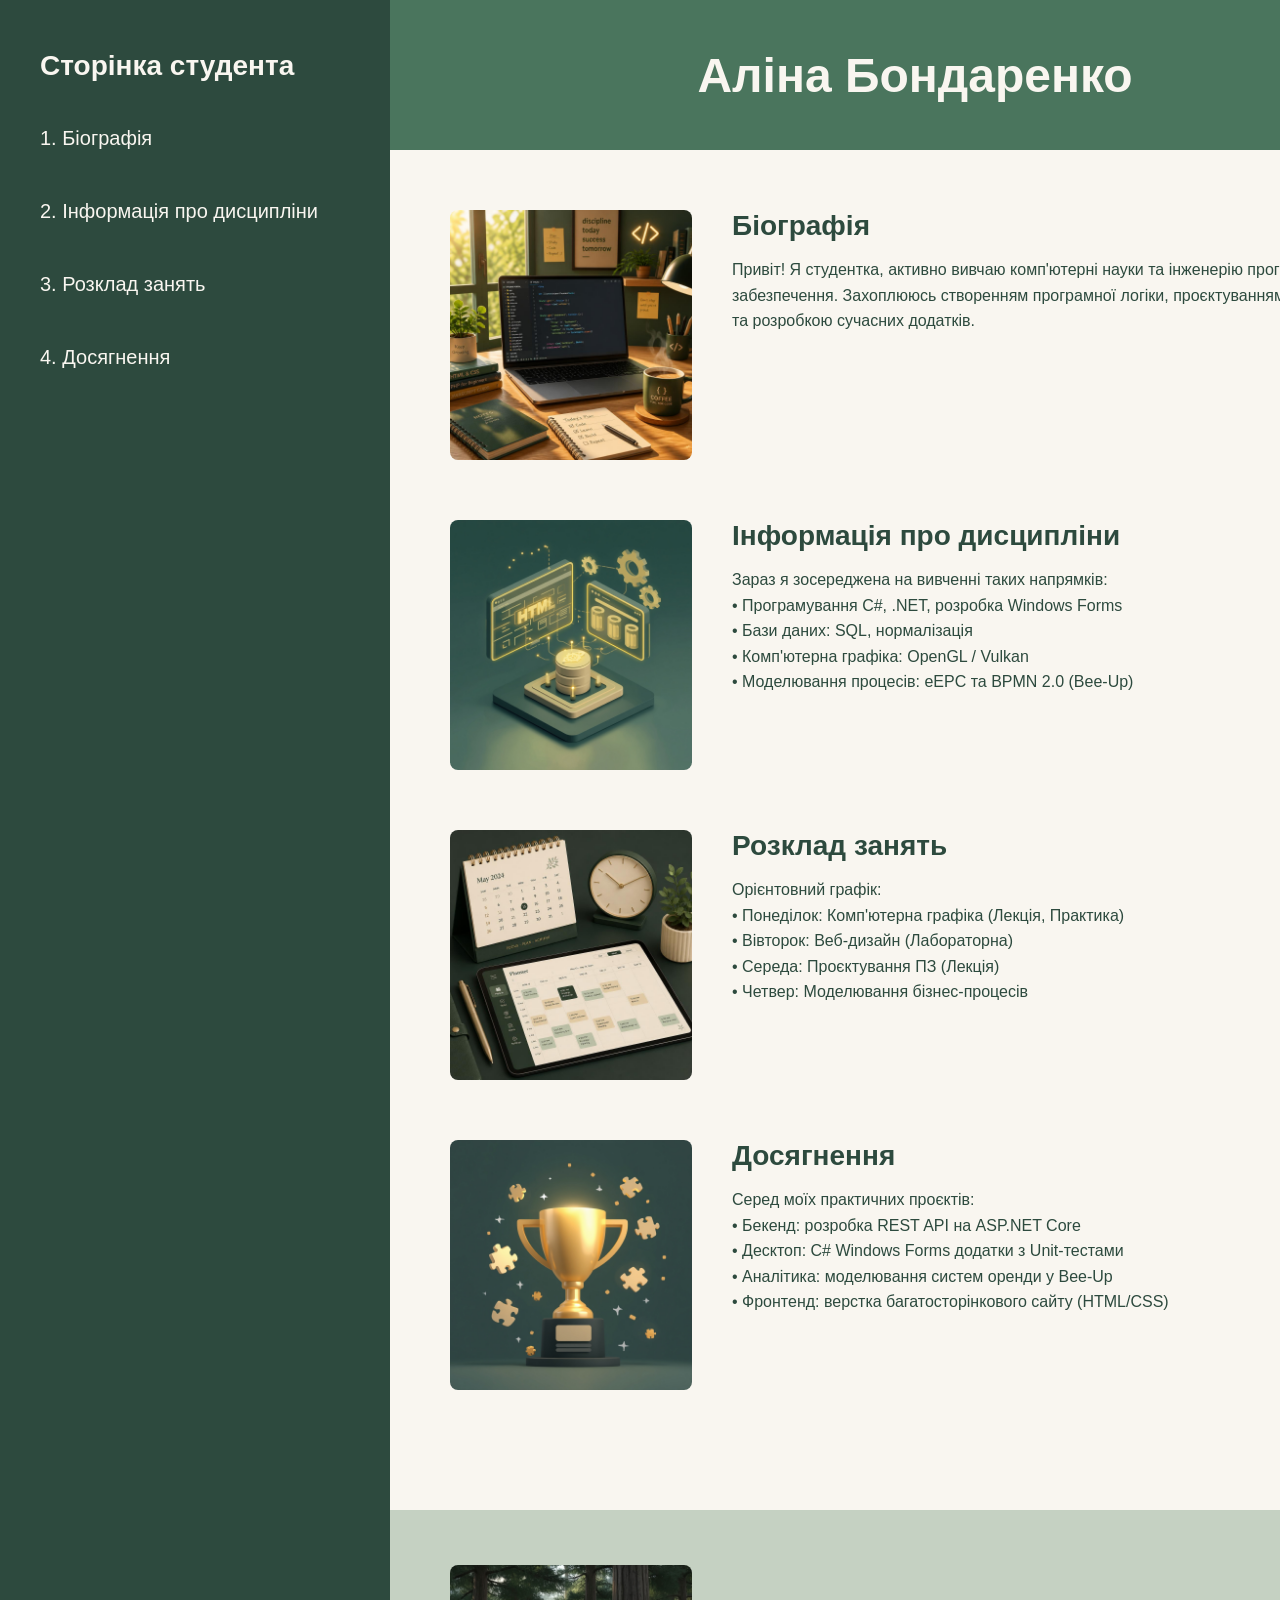
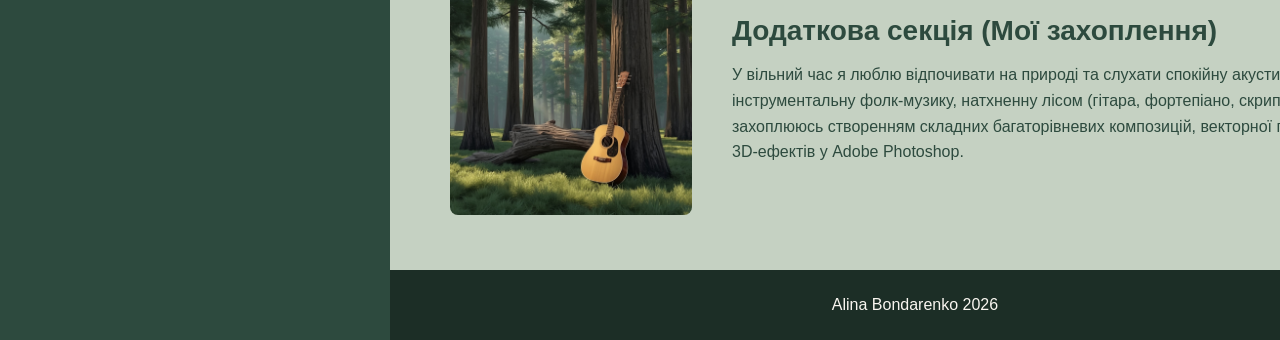
==== lab_3/index.html @ 3f0d1d22 "Added lab 3" ====
<!DOCTYPE html>
<html lang="uk">
<head>
    <meta charset="UTF-8">
    <meta name="viewport" content="width=device-width, initial-scale=1.0">
    <title>Персональна сторінка студента</title>
    
    <link type="text/css" rel="stylesheet" href="css/style.css">
</head>
<body>
    <div class="container">

        
        <div class="sidebar">
            <h2 class="sidebar-title">Сторінка студента</h2>
            <ul class="menu">
                <li><a href="#bio">1. Біографія</a></li>
                <li><a href="#disciplines">2. Інформація про дисципліни</a></li>
                <li><a href="#schedule">3. Розклад занять</a></li>
                <li><a href="#achievements">4. Досягнення</a></li>
            </ul>
        </div>

        <div class="main-wrapper">

            <div class="header">
                <h1>Аліна Бондаренко</h1>
            </div>

            <div class="content">

                <div class="content-box" id="bio">
                    <div class="content-img-card">
                        <img src="img/biography.jpg" alt="Біографія">
                        <div class="hover-text">
                            <h2>Моє робоче місце</h2>
                            <p>Тут я пишу код, п'ю каву та створюю нові проєкти. Натхнення приходить саме тут!</p>
                        </div>
                    </div>
                    <div class="content-text">
                        <h2>Біографія</h2>
                        <p>Привіт! Я студентка, активно вивчаю комп'ютерні науки та інженерію програмного забезпечення. Захоплююсь створенням програмної логіки, проєктуванням баз даних та розробкою сучасних додатків.</p>
                    </div>
                </div>

                <div class="content-box" id="disciplines">
                    <div class="content-img-card">
                        <img src="img/disciplines.jpg" alt="Дисципліни">
                    </div>
                    <div class="content-text">
                        <h2>Інформація про дисципліни</h2>
                        <p>
                            Зараз я зосереджена на вивченні таких напрямків:<br>
                            • Програмування C#, .NET, розробка Windows Forms<br>
                            • Бази даних: SQL, нормалізація<br>
                            • Комп'ютерна графіка: OpenGL / Vulkan<br>
                            • Моделювання процесів: eEPC та BPMN 2.0 (Bee-Up)
                        </p>
                    </div>
                </div>

                <div class="content-box" id="schedule">
                    <div class="content-img-card">
                        <img src="img/schedule.jpg" alt="Розклад">
                    </div>
                    <div class="content-text">
                        <h2>Розклад занять</h2>
                        <p>
                            Орієнтовний графік:<br>
                            • Понеділок: Комп'ютерна графіка (Лекція, Практика)<br>
                            • Вівторок: Веб-дизайн (Лабораторна)<br>
                            • Середа: Проєктування ПЗ (Лекція)<br>
                            • Четвер: Моделювання бізнес-процесів
                        </p>
                    </div>
                </div>

                <div class="content-box" id="achievements">
                    <div class="content-img-card">
                        <img src="img/achievements.jpg" alt="Досягнення">
                    </div>
                    <div class="content-text">
                        <h2>Досягнення</h2>
                        <p>
                            Серед моїх практичних проєктів:<br>
                            • Бекенд: розробка REST API на ASP.NET Core<br>
                            • Десктоп: C# Windows Forms додатки з Unit-тестами<br>
                            • Аналітика: моделювання систем оренди у Bee-Up<br>
                            • Фронтенд: верстка багатосторінкового сайту (HTML/CSS)
                        </p>
                    </div>
                </div>
            </div>

            <div class="extra-section">
                <div class="content-img-card">
                    <img src="img/hobby.jpg" alt="Хобі">
                </div>
                <div class="content-text">
                    <h2>Додаткова секція (Мої захоплення)</h2>
                    <p>У вільний час я люблю відпочивати на природі та слухати спокійну акустичну інструментальну фолк-музику, натхненну лісом (гітара, фортепіано, скрипки). Також я захоплююсь створенням складних багаторівневих композицій, векторної графіки та 3D-ефектів у Adobe Photoshop.</p>
                </div>
            </div>

            <div class="footer">
                <p>Alina Bondarenko 2026</p>
            </div>

        </div>
    </div>
</body>
</html>
---- lab_3/css/style.css ----
@import url("base.css");
@import url("reset.css");

body {
    margin: 0;
    padding: 0;
    background-color: #E5E5E5;
    font-family: var(--font-family-main);
    color: var(--color-text-dark);
}

.container {
    width: 1440px;
    margin: 0 auto;
    min-height: 100vh;
    display: flex;
    background-color: var(--color-bg);
}

.sidebar {
    width: var(--width-sidebar, 390px);
    flex-shrink: 0;
    background-color: var(--color-menu);
    padding-top: 50px;
}

.sidebar-title {
    color: var(--color-text-light);
    font-size: 28px;
    font-weight: bold;
    margin-bottom: 30px;
    padding-left: 40px;
}

.menu li {
    margin-bottom: 20px;
}

.menu a {
    display: block;
    color: var(--color-text-light);
    font-size: 20px;
    padding: 15px 40px;
    transition: 0.3s;
    text-decoration: none;
}

    .menu a:hover {
        text-decoration: underline;
        text-underline-offset: 5px;
    }

.main-wrapper {
    flex-grow: 1;
    display: flex;
    flex-direction: column;
}

.header {
    height: var(--height-header, 150px);
    background-color: var(--color-header);
    display: flex;
    align-items: center;
    justify-content: center;
    color: var(--color-text-light);
}

    .header h1 {
        font-size: 48px;
        font-weight: bold;
    }

.content {
    padding: 60px;
    background-color: var(--color-bg);
    flex-grow: 1;
}

.content-box {
    display: flex;
    margin-bottom: 60px;
    align-items: flex-start;
}

.extra-section {
    background-color: var(--color-extra);
    padding: 55px 60px;
    display: flex;
    align-items: center;
}

.content-text {
    margin-left: 40px;
    flex: 1;
}

    .content-text h2 {
        font-size: 28px;
        font-weight: bold;
        color: var(--color-text-dark);
        margin-bottom: 15px;
    }

    .content-text p {
        font-size: 16px;
        line-height: 1.6;
    }

.content-img-card {
    position: relative;
    width: 242px;
    height: 250px;
    flex-shrink: 0;
    overflow: hidden;
    border-radius: 8px;
}

    .content-img-card img {
        width: 100%;
        height: 100%;
        object-fit: cover;
        display: block;
    }

.hover-text {
    position: absolute;
    top: 0;
    left: 0;
    width: 100%;
    height: 100%;
    background-color: rgba(249, 246, 240, 0.9);
    display: flex;
    flex-direction: column;
    justify-content: center;
    align-items: center;
    text-align: center;
    padding: 15px;
    opacity: 0;
    transition: opacity 0.4s ease-in-out;
}

    .hover-text h3 {
        font-size: 18px;
        font-weight: bold;
        color: var(--color-text-dark);
        margin-bottom: 10px;
    }

    .hover-text p {
        font-size: 14px;
        color: var(--color-text-dark);
        line-height: 1.4;
    }

.content-img-card:hover .hover-text {
    opacity: 1;
}

.footer {
    height: 70px;
    background-color: var(--color-footer);
    color: var(--color-text-light);
    display: flex;
    align-items: center;
    justify-content: center;
}
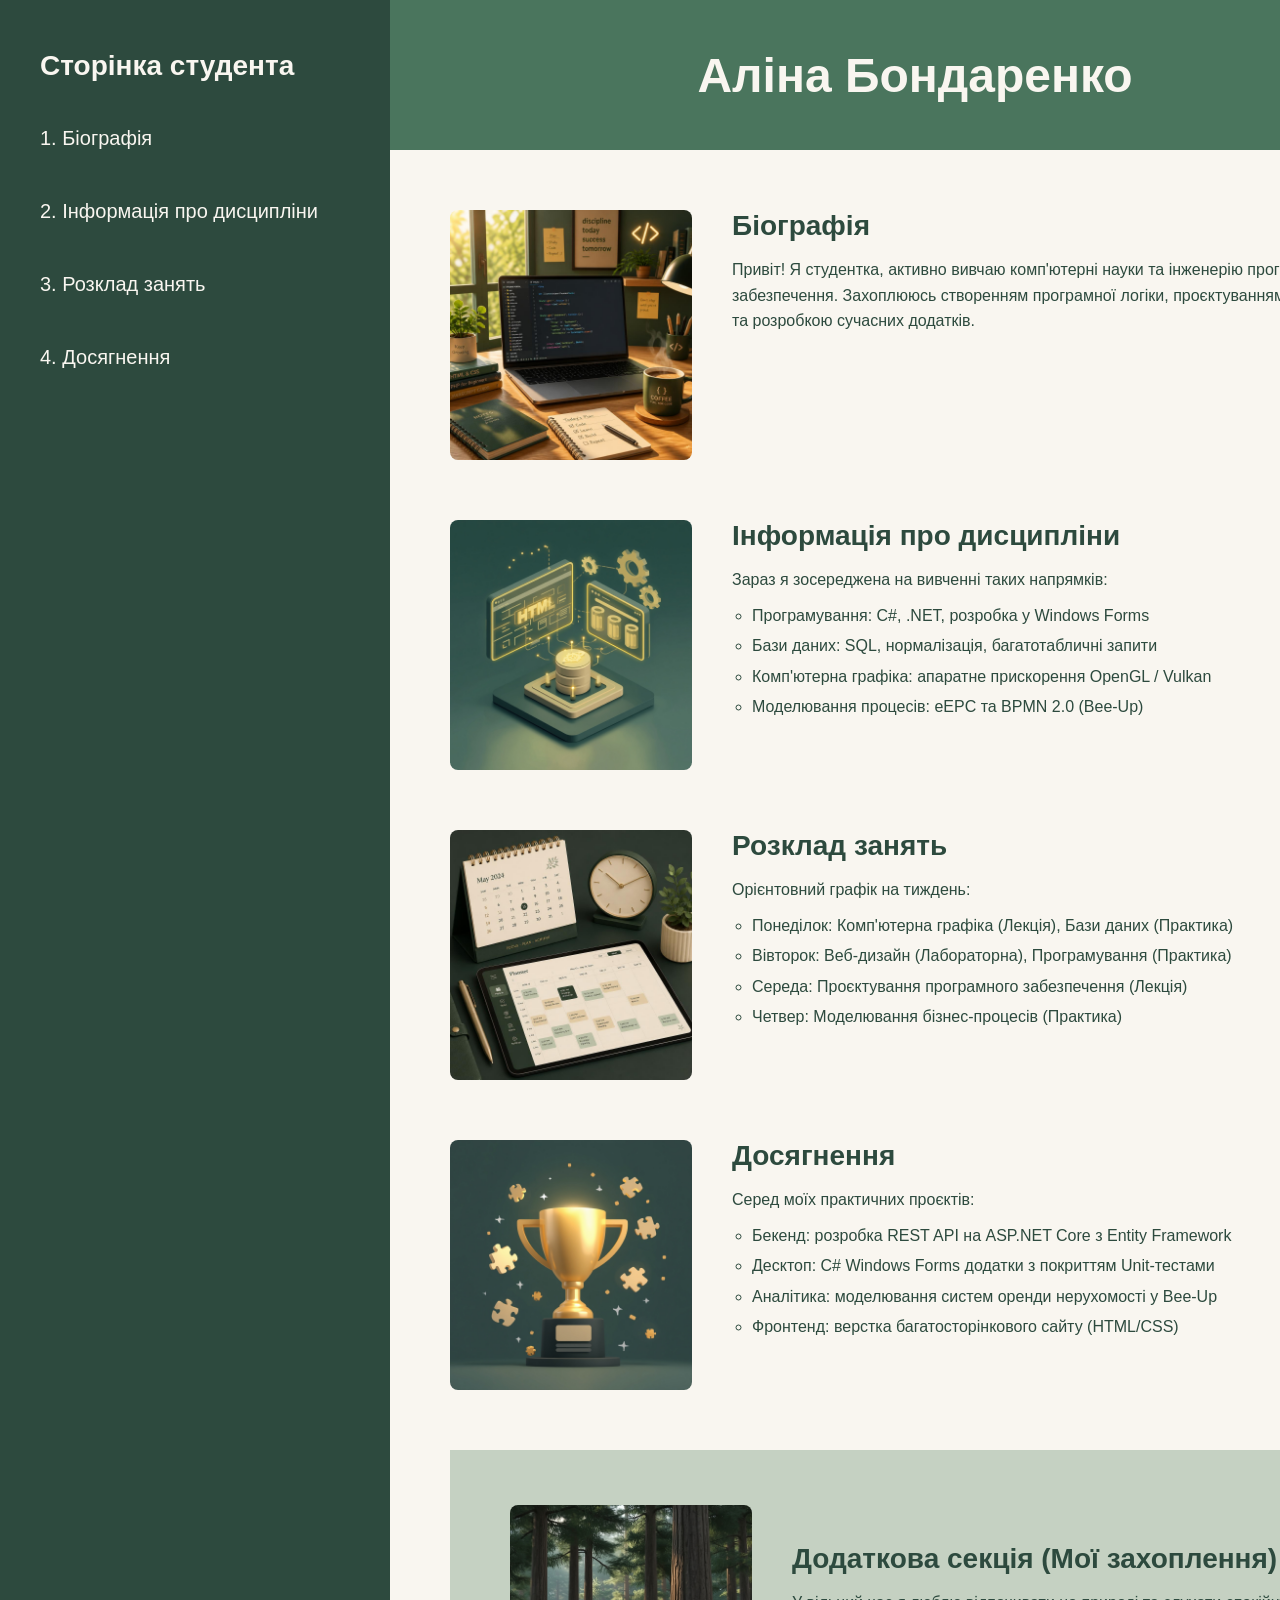
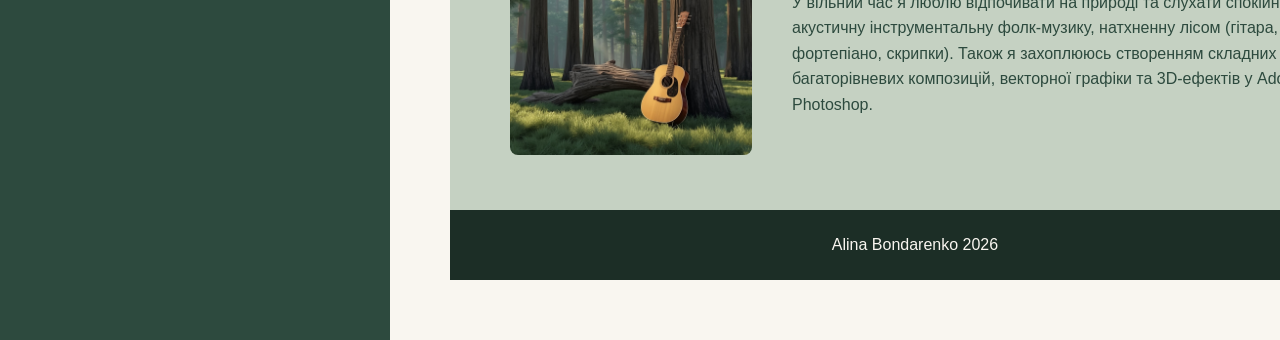
==== commit 8e48fa1b: "Added lab_4" ====
--- a/lab_3/index.html
+++ b/lab_3/index.html
@@ -49,13 +49,13 @@
                     </div>
                     <div class="content-text">
                         <h2>Інформація про дисципліни</h2>
-                        <p>
-                            Зараз я зосереджена на вивченні таких напрямків:<br>
-                            • Програмування C#, .NET, розробка Windows Forms<br>
-                            • Бази даних: SQL, нормалізація<br>
-                            • Комп'ютерна графіка: OpenGL / Vulkan<br>
-                            • Моделювання процесів: eEPC та BPMN 2.0 (Bee-Up)
-                        </p>
+                        <p>Зараз я зосереджена на вивченні таких напрямків:</p>
+                        <ul class="content-list">
+                            <li>Програмування: C#, .NET, розробка у Windows Forms</li>
+                            <li>Бази даних: SQL, нормалізація, багатотабличні запити</li>
+                            <li>Комп'ютерна графіка: апаратне прискорення OpenGL / Vulkan</li>
+                            <li>Моделювання процесів: eEPC та BPMN 2.0 (Bee-Up)</li>
+                        </ul>
                     </div>
                 </div>
 
@@ -65,13 +65,13 @@
                     </div>
                     <div class="content-text">
                         <h2>Розклад занять</h2>
-                        <p>
-                            Орієнтовний графік:<br>
-                            • Понеділок: Комп'ютерна графіка (Лекція, Практика)<br>
-                            • Вівторок: Веб-дизайн (Лабораторна)<br>
-                            • Середа: Проєктування ПЗ (Лекція)<br>
-                            • Четвер: Моделювання бізнес-процесів
-                        </p>
+                        <p>Орієнтовний графік на тиждень:</p>
+                        <ul class="content-list">
+                            <li>Понеділок: Комп'ютерна графіка (Лекція), Бази даних (Практика)</li>
+                            <li>Вівторок: Веб-дизайн (Лабораторна), Програмування (Практика)</li>
+                            <li>Середа: Проєктування програмного забезпечення (Лекція)</li>
+                            <li>Четвер: Моделювання бізнес-процесів (Практика)</li>
+                        </ul>
                     </div>
                 </div>
 
@@ -81,32 +81,31 @@
                     </div>
                     <div class="content-text">
                         <h2>Досягнення</h2>
-                        <p>
-                            Серед моїх практичних проєктів:<br>
-                            • Бекенд: розробка REST API на ASP.NET Core<br>
-                            • Десктоп: C# Windows Forms додатки з Unit-тестами<br>
-                            • Аналітика: моделювання систем оренди у Bee-Up<br>
-                            • Фронтенд: верстка багатосторінкового сайту (HTML/CSS)
-                        </p>
+                        <p>Серед моїх практичних проєктів:</p>
+                        <ul class="content-list">
+                            <li>Бекенд: розробка REST API на ASP.NET Core з Entity Framework</li>
+                            <li>Десктоп: C# Windows Forms додатки з покриттям Unit-тестами</li>
+                            <li>Аналітика: моделювання систем оренди нерухомості у Bee-Up</li>
+                            <li>Фронтенд: верстка багатосторінкового сайту (HTML/CSS)</li>
+                        </ul>
                     </div>
                 </div>
+
+                <div class="extra-section">
+                    <div class="content-img-card">
+                        <img src="img/hobby.jpg" alt="Хобі">
+                    </div>
+                    <div class="content-text">
+                        <h2>Додаткова секція (Мої захоплення)</h2>
+                        <p>У вільний час я люблю відпочивати на природі та слухати спокійну акустичну інструментальну фолк-музику, натхненну лісом (гітара, фортепіано, скрипки). Також я захоплююсь створенням складних багаторівневих композицій, векторної графіки та 3D-ефектів у Adobe Photoshop.</p>
+                    </div>
+                </div>
+
+                <div class="footer">
+                    <p>Alina Bondarenko 2026</p>
+                </div>
+
             </div>
-
-            <div class="extra-section">
-                <div class="content-img-card">
-                    <img src="img/hobby.jpg" alt="Хобі">
-                </div>
-                <div class="content-text">
-                    <h2>Додаткова секція (Мої захоплення)</h2>
-                    <p>У вільний час я люблю відпочивати на природі та слухати спокійну акустичну інструментальну фолк-музику, натхненну лісом (гітара, фортепіано, скрипки). Також я захоплююсь створенням складних багаторівневих композицій, векторної графіки та 3D-ефектів у Adobe Photoshop.</p>
-                </div>
-            </div>
-
-            <div class="footer">
-                <p>Alina Bondarenko 2026</p>
-            </div>
-
-        </div>
     </div>
 </body>
 </html>
--- a/lab_3/css/style.css
+++ b/lab_3/css/style.css
@@ -139,7 +139,7 @@
     transition: opacity 0.4s ease-in-out;
 }
 
-    .hover-text h3 {
+    .hover-text h2 {
         font-size: 18px;
         font-weight: bold;
         color: var(--color-text-dark);
@@ -163,4 +163,19 @@
     display: flex;
     align-items: center;
     justify-content: center;
-}+}
+
+.content-list {
+    list-style-type: circle !important;
+    list-style-position: inside !important;
+    padding-left: 20px !important;
+    margin-top: 10px !important;
+}
+
+    .content-list li {
+        display: list-item !important;
+        list-style-type: circle !important;
+        font-size: 16px;
+        line-height: 1.6;
+        margin-bottom: 5px;
+    }
